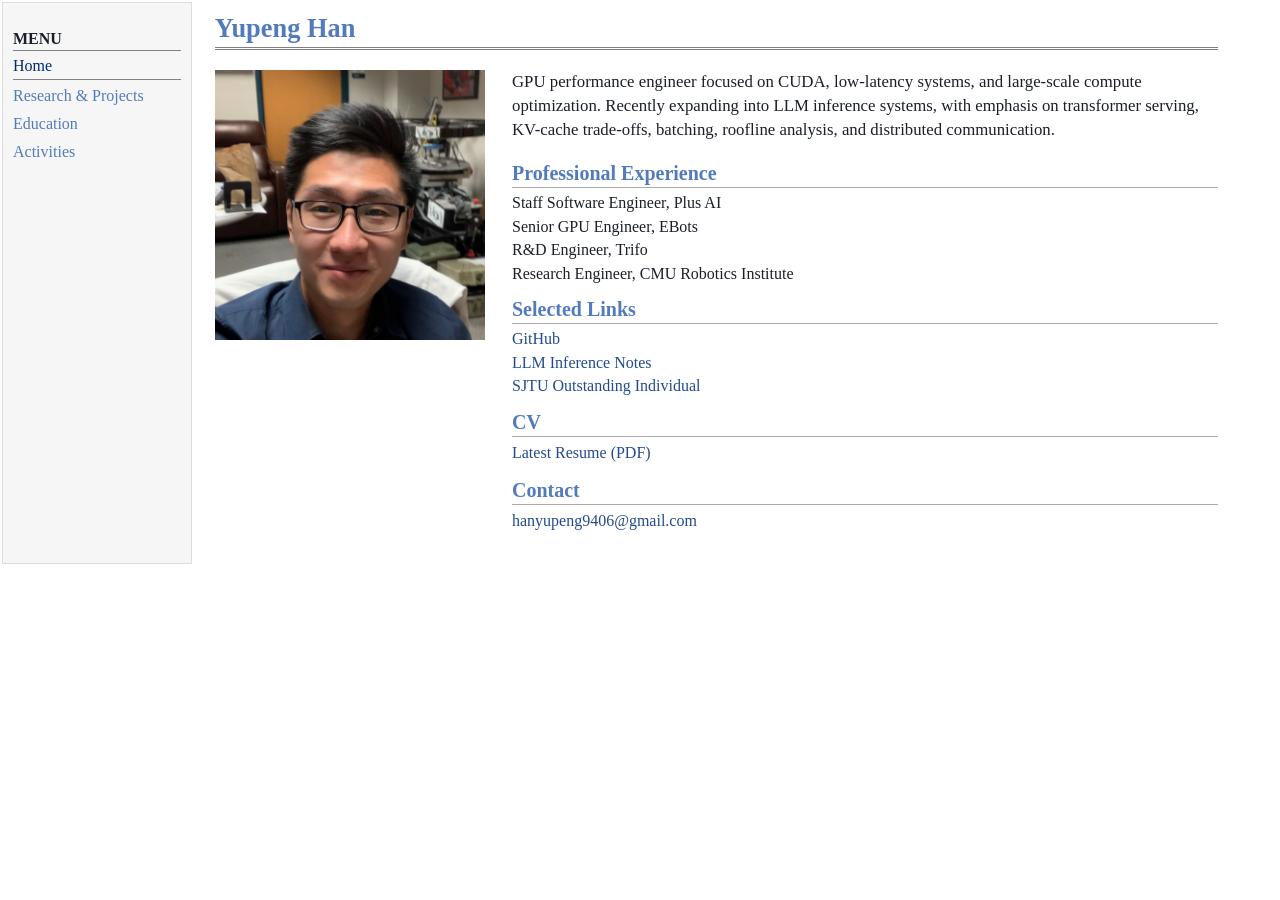
==== index.html @ b03783ab "Refactor site for 2026 resume update" ====
<!DOCTYPE html>
<html lang="en">
<head>
<!-- Global site tag (gtag.js) - Google Analytics -->
<script async src="https://www.googletagmanager.com/gtag/js?id=UA-149845984-1"></script>
<script>
  window.dataLayer = window.dataLayer || [];
  function gtag(){dataLayer.push(arguments);}
  gtag('js', new Date());

  gtag('config', 'UA-149845984-1');
</script>
<meta name="generator" content="jemdoc, see http://jemdoc.jaboc.net/" />
<meta http-equiv="Content-Type" content="text/html;charset=utf-8" />
<meta name="viewport" content="width=device-width, initial-scale=1" />
<link rel="stylesheet" href="jemdoc.css" type="text/css" />
<title>Yupeng Han</title>
</head>
<body>
<table summary="Table for page layout." id="tlayout">
<tr valign="top">
<td id="layout-menu">
<div class="menu-category">MENU</div>
<div class="menu-item"><a href="index.html" class="current">Home</a></div>
<div class="menu-item"><a href="randp.html">Research &amp; Projects</a></div>
<div class="menu-item"><a href="edu.html">Education</a></div>
<div class="menu-item"><a href="activities.html">Activities</a></div>
</td>
<td id="layout-content">
<div id="toptitle">
<h1>Yupeng Han</h1>
</div>
<div class="landing">
<div class="landing-photo">
<img src="photos/bio2020.JPG" alt="Yupeng Han portrait" width="270" height="270" />
</div>
<div class="landing-main">
<p class="landing-summary">GPU performance engineer focused on CUDA, low-latency systems, and large-scale compute optimization. Recently expanding into LLM inference systems, with emphasis on transformer serving, KV-cache trade-offs, batching, roofline analysis, and distributed communication.</p>

<div class="home-section">
<h2>Professional Experience</h2>
<ul class="compact-list">
<li>Staff Software Engineer, Plus AI</li>
<li>Senior GPU Engineer, EBots</li>
<li>R&amp;D Engineer, Trifo</li>
<li>Research Engineer, CMU Robotics Institute</li>
</ul>
</div>

<div class="home-section">
<h2>Selected Links</h2>
<ul class="compact-list">
<li><a href="https://github.com/YupengHan">GitHub</a></li>
<li><a href="https://github.com/YupengHan/llm-scaling-notes">LLM Inference Notes</a></li>
<li><a href="https://news.sjtu.edu.cn/ztzl_qczj/20180414/71027.html">SJTU Outstanding Individual</a></li>
</ul>
</div>

<div class="home-section">
<h2>CV</h2>
<p><a href="2026Mar_YupengHan.pdf">Latest Resume (PDF)</a></p>
</div>

<div class="home-section">
<h2>Contact</h2>
<p><a href="mailto:hanyupeng9406@gmail.com">hanyupeng9406@gmail.com</a></p>
</div>
</div>
</div>
</td>
</tr>
</table>
</body>
</html>
---- jemdoc.css ----
/* Default css file for jemdoc. */

table#tlayout {
    border: none;
    border-collapse: separate;
    background: white;
}

body {
	background: white;
	font-family: Georgia, serif;
	color: #1a1f29;
	padding-bottom: 8px;
	margin: 0;
}

#layout-menu {
	background: #f6f6f6;
	border: 1px solid #dddddd;
	padding-top: 0.7em;
	padding-left: 10px;
	padding-right: 10px;
	font-size: 1.0em;
	min-width: 10.5em;
	white-space: nowrap;
    text-align: left;
    vertical-align: top;
}

#layout-menu td {
	background: #f4f4f4;
    vertical-align: top;
}

#layout-content {
	padding-top: 0.0em;
	padding-left: 1.3em;
	padding-right: 1.3em;
	padding-bottom: 1.2em;
    border: none;
    background: white;
    text-align: left;
    vertical-align: top;
}

#layout-menu a {
	display: block;
	line-height: 1.45em;
	margin-left: 0;
	padding: 0.08em 0;
}

tt {
    background: #ffffdd;
}

pre, tt {
	font-size: 90%;
	font-family: monaco, monospace;
}

a, a > tt {
	color: #224b8d;
	text-decoration: none;
}

a:hover {
	border-bottom: 1px gray dotted;
}

#layout-menu a.current:link, #layout-menu a.current:visited {
	color: #022b6d;
	border-bottom: 1px gray solid;
}
#layout-menu a:link, #layout-menu a:visited, #layout-menu a:hover {
	color: #527bbd;
	text-decoration: none;
}
#layout-menu a:hover {
	text-decoration: none;
}

div.menu-category {
	border-bottom: 1px solid gray;
	margin-top: 0.8em;
	padding-top: 0.2em;
	padding-bottom: 0.1em;
	font-weight: bold;
}

div.menu-item {
	padding-left: 0;
	text-indent: 0;
	margin: 0.15em 0;
}

div#toptitle {
	padding-bottom: 0.2em;
	margin-bottom: 1.2em;
	border-bottom: 3px double gray;
}

/* Reduce space if we begin the page with a title. */
div#toptitle + h2, div#toptitle + h3 {
	margin-top: -0.7em;
}

div#subtitle {
	margin-top: 0.0em;
	margin-bottom: 0.0em;
	padding-top: 0em;
	padding-bottom: 0.1em;
}

em {
	font-style: italic;
}

strong {
	font-weight: bold;
}


h1, h2, h3 {
	color: #527bbd;
	margin-top: 0.7em;
	margin-bottom: 0.3em;
	padding-bottom: 0.2em;
	line-height: 1.0;
	padding-top: 0.5em;
	border-bottom: 1px solid #aaaaaa;
}

h1 {
	font-size: 165%;
}

h2 {
	padding-top: 0.8em;
	font-size: 125%;
}

h2 + h3 {
    padding-top: 0.2em;
}

h3 {
	font-size: 110%;
	border-bottom: none;
}

p {
	margin-top: 0.0em;
	margin-bottom: 0.8em;
	padding: 0;
	line-height: 1.3;
}

pre {
	padding: 0;
	margin: 0;
}

div#footer {
	font-size: small;
	border-top: 1px solid #c0c0c0;
	padding-top: 0.1em;
	margin-top: 4.0em;
	color: #c0c0c0;
}

div#footer a {
	color: #80a0b0;
}

div#footer-text {
	float: left;
	padding-bottom: 8px;
}

ul, ol, dl {
	margin-top: 0.2em;
	padding-top: 0;
	margin-bottom: 0.8em;
}

dt {
	margin-top: 0.5em;
	margin-bottom: 0;
}

dl {
	margin-left: 20px;
}

dd {
	color: #222222;
}

dd > *:first-child {
	margin-top: 0;
}

ul {
	list-style-position: outside;
	list-style-type: square;
}

p + ul, p + ol {
	margin-top: -0.5em;
}

li ul, li ol {
	margin-top: -0.3em;
}

ol {
	list-style-position: outside;
	list-style-type: decimal;
}

li p, dd p {
	margin-bottom: 0.3em;
}


ol ol {
	list-style-type: lower-alpha;
}

ol ol ol {
	list-style-type: lower-roman;
}

p + div.codeblock {
	margin-top: -0.6em;
}

div.codeblock, div.infoblock {
	margin-right: 0%;
	margin-top: 1.2em;
	margin-bottom: 1.3em;
}

div.blocktitle {
	font-weight: bold;
	color: #36567a;
	margin-top: 1.2em;
	margin-bottom: 0.1em;
}

div.blockcontent {
	border: 1px solid silver;
	padding: 0.3em 0.5em;
}

div.infoblock > div.blockcontent {
	background: #f7f9fc;
}

div.blockcontent p + ul, div.blockcontent p + ol {
	margin-top: 0.4em;
}

div.infoblock p {
	margin-bottom: 0em;
}

div.infoblock li p, div.infoblock dd p {
	margin-bottom: 0.5em;
}

div.infoblock p + p {
	margin-top: 0.8em;
}

div.codeblock > div.blockcontent {
	background: #f6f6f6;
}

span.pycommand {
	color: #000070;
}

span.statement {
	color: #008800;
}
span.builtin {
	color: #000088;
}
span.special {
	color: #990000;
}
span.operator {
	color: #880000;
}
span.error {
	color: #aa0000;
}
span.comment, span.comment > *, span.string, span.string > * {
	color: #606060;
}

@media print {
	#layout-menu { display: none; }
}

#fwtitle {
	margin: 2px;
}

#fwtitle #toptitle {
	padding-left: 0.5em;
	margin-bottom: 0.5em;
}

#layout-content h1:first-child, #layout-content h2:first-child, #layout-content h3:first-child {
	margin-top: -0.7em;
}

div#toptitle h1, #layout-content div#toptitle h1 {
	margin-bottom: 0.0em;
	padding-bottom: 0.1em;
	padding-top: 0;
	margin-top: 0.5em;
	border-bottom: none;
}

img.eq {
	padding: 0;
	padding-left: 0.1em;
	padding-right: 0.1em;
	margin: 0;
}

img.eqwl {
	padding-left: 2em;
	padding-top: 0.6em;
	padding-bottom: 0.2em;
	margin: 0;
}

table {
    border: 2px solid black;
    border-collapse: collapse;
}

td {
    padding: 2px;
    padding-left: 0.5em;
    padding-right: 0.5em;
    text-align: center;
    border: 1px solid gray;
}

table + table {
    margin-top: 1em;
}

tr.heading {
    font-weight: bold;
    border-bottom: 2px solid black;
}

img {
    border: none;
}

table.imgtable, table.imgtable td {
    border: none;
    text-align: left;
}

.landing {
	display: flex;
	align-items: flex-start;
	gap: 1.7em;
}

.landing-photo img {
	display: block;
	max-width: 100%;
	height: auto;
}

.landing-main {
	flex: 1;
	min-width: 0;
}

.landing-summary {
	font-size: 1.05em;
	line-height: 1.45;
	margin-bottom: 1.1em;
	max-width: 42em;
}

.home-section {
	margin-top: 0.9em;
}

.home-section h2 {
	margin-top: 0;
}

.compact-list {
	list-style: none;
	padding-left: 0;
	margin-top: 0.3em;
	margin-bottom: 0.5em;
}

.compact-list li {
	margin: 0 0 0.35em 0;
}

.tight-list {
	margin-top: 0.2em;
	margin-bottom: 0.5em;
}

.entry-list {
	display: flex;
	flex-direction: column;
	gap: 1em;
}

.entry {
	padding-bottom: 0.75em;
	border-bottom: 1px solid #e5e8ed;
}

.entry:last-child {
	border-bottom: none;
	padding-bottom: 0;
}

.entry-header {
	display: flex;
	justify-content: space-between;
	align-items: baseline;
	gap: 1em;
	flex-wrap: wrap;
}

.entry-title {
	font-weight: bold;
}

.entry-meta,
.item-meta {
	color: #5b6574;
	font-size: 0.95em;
}

.entry-subtitle {
	margin-top: 0.2em;
	margin-bottom: 0;
}

.section-intro {
	max-width: 48em;
}

.feature-card {
	border: 1px solid #dbe2ea;
	background: #f8fafc;
	padding: 0.9em 1.1em;
	margin: 0.8em 0 1.2em 0;
}

.feature-card h3 {
	margin-top: 0;
	padding-top: 0;
}

.research-item {
	margin-bottom: 1.4em;
}

.media-wrap {
	margin-top: 0.7em;
}

.media-grid {
	display: flex;
	flex-wrap: wrap;
	gap: 1em;
	margin-top: 0.6em;
}

.responsive-media {
	max-width: 100%;
	height: auto;
}

@media screen and (max-width: 820px) {
	table#tlayout, table#tlayout tbody, table#tlayout tr {
		display: block;
		width: 100%;
	}

	#layout-menu,
	#layout-content {
		display: block;
		width: auto;
	}

	#layout-menu {
		border-left: none;
		border-right: none;
		border-top: none;
	}

	#layout-content {
		padding-left: 1em;
		padding-right: 1em;
	}

	.landing {
		display: block;
	}

	.landing-photo {
		margin-bottom: 1em;
	}
}
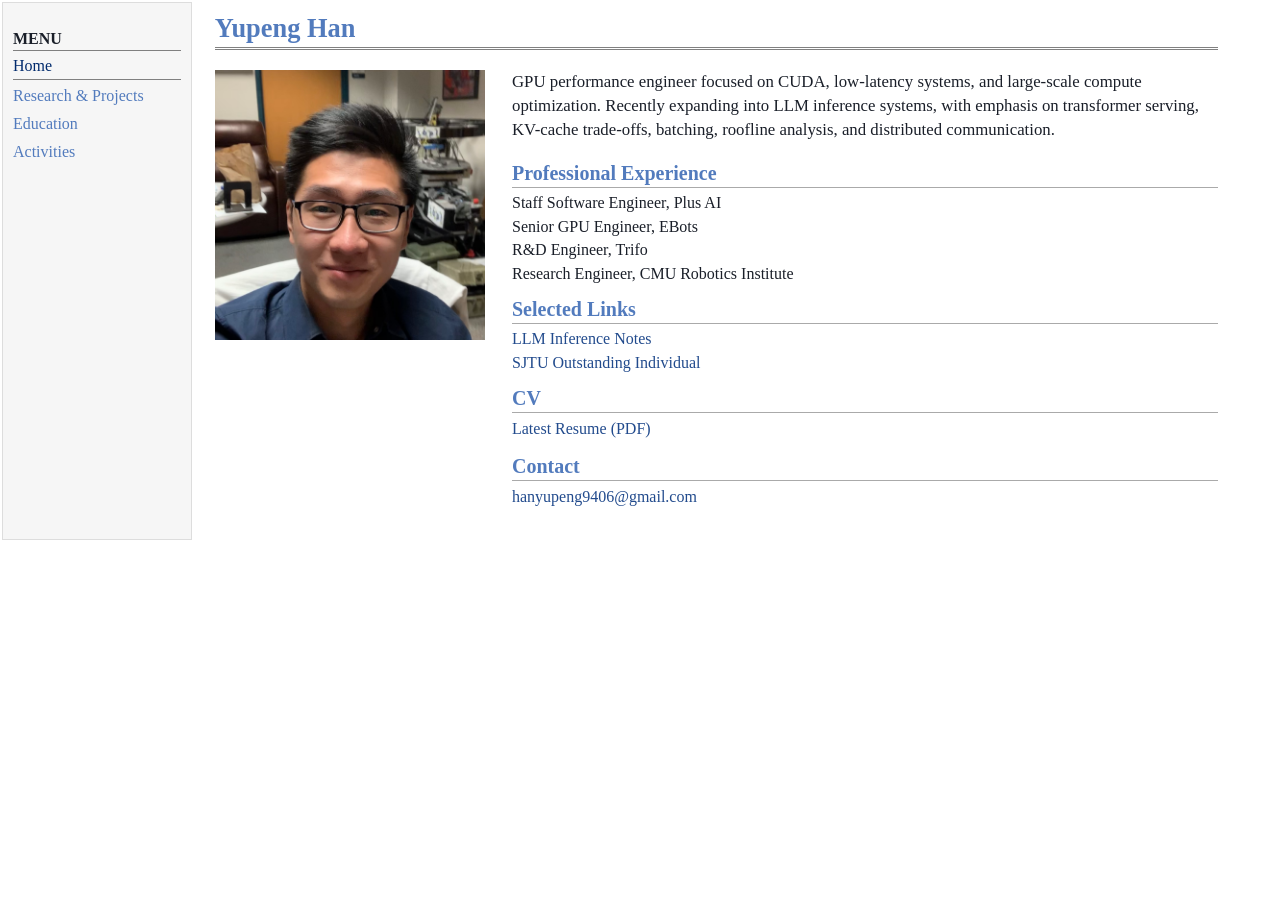
==== commit ecb77665: "Remove outdated publication note and duplicate link" ====
--- a/index.html
+++ b/index.html
@@ -50,7 +50,6 @@
 <div class="home-section">
 <h2>Selected Links</h2>
 <ul class="compact-list">
-<li><a href="https://github.com/YupengHan">GitHub</a></li>
 <li><a href="https://github.com/YupengHan/llm-scaling-notes">LLM Inference Notes</a></li>
 <li><a href="https://news.sjtu.edu.cn/ztzl_qczj/20180414/71027.html">SJTU Outstanding Individual</a></li>
 </ul>
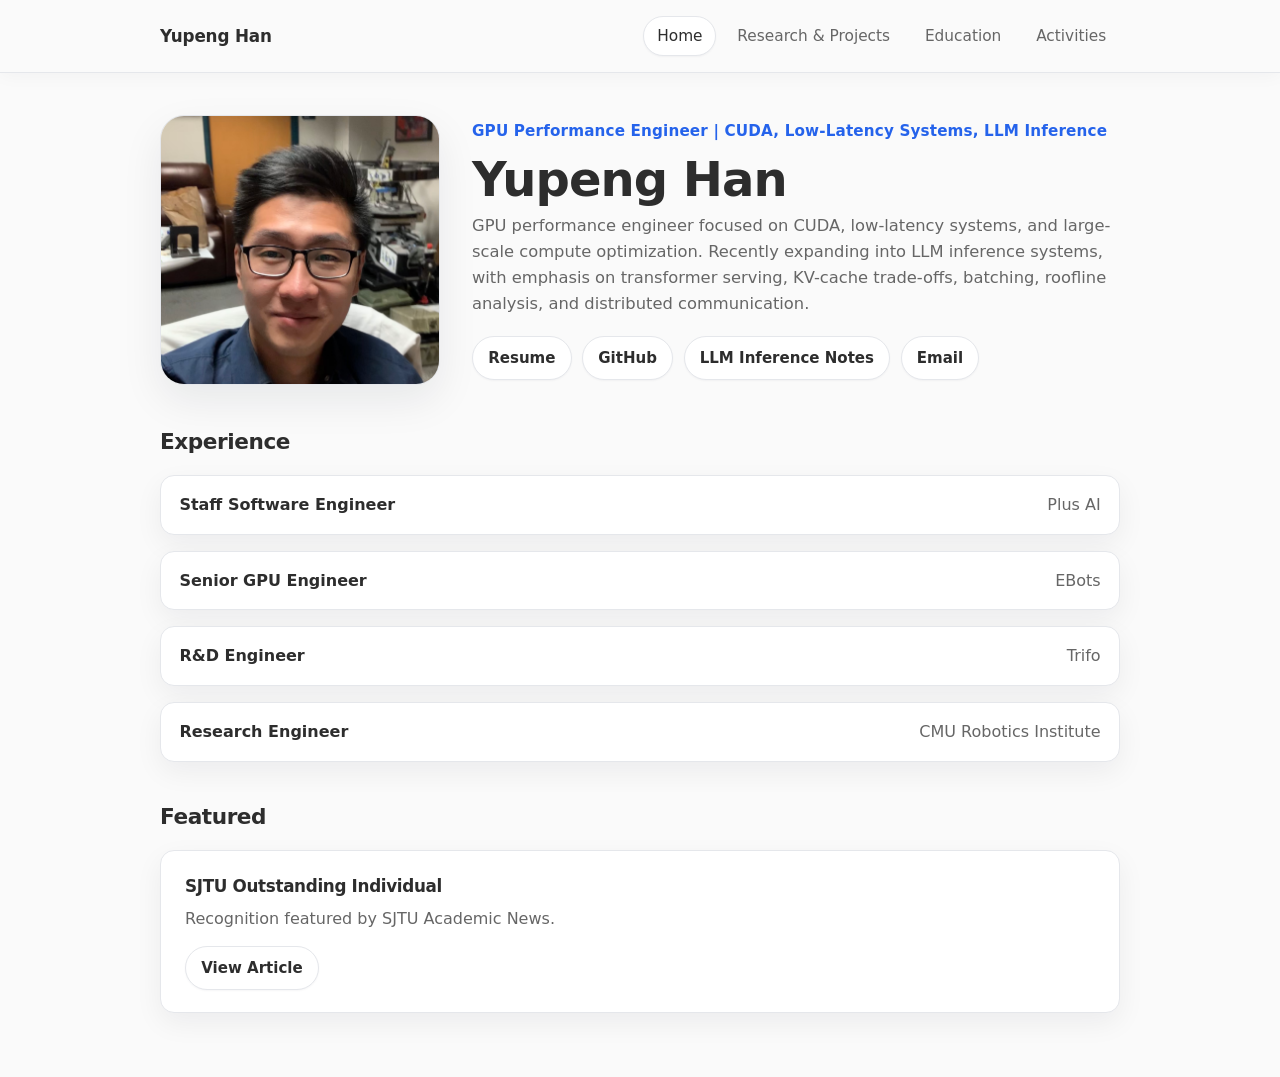
==== commit 8ee70ea1: "Refactor site layout and visual structure" ====
--- a/index.html
+++ b/index.html
@@ -17,57 +17,72 @@
 <title>Yupeng Han</title>
 </head>
 <body>
-<table summary="Table for page layout." id="tlayout">
-<tr valign="top">
-<td id="layout-menu">
-<div class="menu-category">MENU</div>
-<div class="menu-item"><a href="index.html" class="current">Home</a></div>
-<div class="menu-item"><a href="randp.html">Research &amp; Projects</a></div>
-<div class="menu-item"><a href="edu.html">Education</a></div>
-<div class="menu-item"><a href="activities.html">Activities</a></div>
-</td>
-<td id="layout-content">
-<div id="toptitle">
-<h1>Yupeng Han</h1>
+<header class="site-header">
+<div class="site-shell nav-bar">
+<a class="site-brand" href="index.html">Yupeng Han</a>
+<nav class="site-nav" aria-label="Primary">
+<a href="index.html" aria-current="page">Home</a>
+<a href="randp.html">Research &amp; Projects</a>
+<a href="edu.html">Education</a>
+<a href="activities.html">Activities</a>
+</nav>
 </div>
-<div class="landing">
-<div class="landing-photo">
+</header>
+
+<main class="site-shell page-main">
+<section class="hero">
+<div class="hero-photo">
 <img src="photos/bio2020.JPG" alt="Yupeng Han portrait" width="270" height="270" />
 </div>
-<div class="landing-main">
-<p class="landing-summary">GPU performance engineer focused on CUDA, low-latency systems, and large-scale compute optimization. Recently expanding into LLM inference systems, with emphasis on transformer serving, KV-cache trade-offs, batching, roofline analysis, and distributed communication.</p>
-
-<div class="home-section">
-<h2>Professional Experience</h2>
-<ul class="compact-list">
-<li>Staff Software Engineer, Plus AI</li>
-<li>Senior GPU Engineer, EBots</li>
-<li>R&amp;D Engineer, Trifo</li>
-<li>Research Engineer, CMU Robotics Institute</li>
-</ul>
-</div>
-
-<div class="home-section">
-<h2>Selected Links</h2>
-<ul class="compact-list">
-<li><a href="https://github.com/YupengHan/llm-scaling-notes">LLM Inference Notes</a></li>
-<li><a href="https://news.sjtu.edu.cn/ztzl_qczj/20180414/71027.html">SJTU Outstanding Individual</a></li>
-</ul>
-</div>
-
-<div class="home-section">
-<h2>CV</h2>
-<p><a href="2026Mar_YupengHan.pdf">Latest Resume (PDF)</a></p>
-</div>
-
-<div class="home-section">
-<h2>Contact</h2>
-<p><a href="mailto:hanyupeng9406@gmail.com">hanyupeng9406@gmail.com</a></p>
+<div class="hero-body">
+<p class="hero-kicker">GPU Performance Engineer | CUDA, Low-Latency Systems, LLM Inference</p>
+<h1 class="hero-title">Yupeng Han</h1>
+<p class="hero-summary">GPU performance engineer focused on CUDA, low-latency systems, and large-scale compute optimization. Recently expanding into LLM inference systems, with emphasis on transformer serving, KV-cache trade-offs, batching, roofline analysis, and distributed communication.</p>
+<div class="link-row">
+<a class="chip-link" href="2026Mar_YupengHan.pdf">Resume</a>
+<a class="chip-link" href="https://github.com/YupengHan">GitHub</a>
+<a class="chip-link" href="https://github.com/YupengHan/llm-scaling-notes">LLM Inference Notes</a>
+<a class="chip-link" href="mailto:hanyupeng9406@gmail.com">Email</a>
 </div>
 </div>
+</section>
+
+<section class="page-section">
+<div class="section-heading">
+<h2>Experience</h2>
 </div>
-</td>
-</tr>
-</table>
+<div class="experience-list">
+<article class="content-card experience-card">
+<div class="experience-role">Staff Software Engineer</div>
+<div class="experience-org">Plus AI</div>
+</article>
+<article class="content-card experience-card">
+<div class="experience-role">Senior GPU Engineer</div>
+<div class="experience-org">EBots</div>
+</article>
+<article class="content-card experience-card">
+<div class="experience-role">R&amp;D Engineer</div>
+<div class="experience-org">Trifo</div>
+</article>
+<article class="content-card experience-card">
+<div class="experience-role">Research Engineer</div>
+<div class="experience-org">CMU Robotics Institute</div>
+</article>
+</div>
+</section>
+
+<section class="page-section">
+<div class="section-heading">
+<h2>Featured</h2>
+</div>
+<article class="content-card featured-card">
+<h3 class="card-title-sm">SJTU Outstanding Individual</h3>
+<p class="featured-caption">Recognition featured by SJTU Academic News.</p>
+<div class="link-group">
+<a class="text-link-pill" href="https://news.sjtu.edu.cn/ztzl_qczj/20180414/71027.html">View Article</a>
+</div>
+</article>
+</section>
+</main>
 </body>
 </html>
--- a/jemdoc.css
+++ b/jemdoc.css
@@ -1,527 +1,486 @@
-/* Default css file for jemdoc. */
-
-table#tlayout {
-    border: none;
-    border-collapse: separate;
-    background: white;
+:root {
+  --color-bg: #fafafa;
+  --color-card: #ffffff;
+  --color-card-muted: #f5f7fa;
+  --color-text: #2d2d2d;
+  --color-muted: #666666;
+  --color-border: #e5e7eb;
+  --color-accent: #2563eb;
+  --color-accent-soft: #eff6ff;
+  --color-shadow: rgba(15, 23, 42, 0.06);
+  --radius: 14px;
+  --radius-sm: 10px;
+  --max-width: 960px;
+}
+
+* {
+  box-sizing: border-box;
+}
+
+html {
+  scroll-behavior: smooth;
 }
 
 body {
-	background: white;
-	font-family: Georgia, serif;
-	color: #1a1f29;
-	padding-bottom: 8px;
-	margin: 0;
-}
-
-#layout-menu {
-	background: #f6f6f6;
-	border: 1px solid #dddddd;
-	padding-top: 0.7em;
-	padding-left: 10px;
-	padding-right: 10px;
-	font-size: 1.0em;
-	min-width: 10.5em;
-	white-space: nowrap;
-    text-align: left;
-    vertical-align: top;
-}
-
-#layout-menu td {
-	background: #f4f4f4;
-    vertical-align: top;
-}
-
-#layout-content {
-	padding-top: 0.0em;
-	padding-left: 1.3em;
-	padding-right: 1.3em;
-	padding-bottom: 1.2em;
-    border: none;
-    background: white;
-    text-align: left;
-    vertical-align: top;
-}
-
-#layout-menu a {
-	display: block;
-	line-height: 1.45em;
-	margin-left: 0;
-	padding: 0.08em 0;
-}
-
-tt {
-    background: #ffffdd;
-}
-
-pre, tt {
-	font-size: 90%;
-	font-family: monaco, monospace;
-}
-
-a, a > tt {
-	color: #224b8d;
-	text-decoration: none;
+  margin: 0;
+  background: var(--color-bg);
+  color: var(--color-text);
+  font-family: "Inter", "Segoe UI", system-ui, -apple-system, BlinkMacSystemFont, sans-serif;
+  line-height: 1.6;
+}
+
+a {
+  color: var(--color-accent);
+  text-decoration: none;
 }
 
 a:hover {
-	border-bottom: 1px gray dotted;
-}
-
-#layout-menu a.current:link, #layout-menu a.current:visited {
-	color: #022b6d;
-	border-bottom: 1px gray solid;
-}
-#layout-menu a:link, #layout-menu a:visited, #layout-menu a:hover {
-	color: #527bbd;
-	text-decoration: none;
-}
-#layout-menu a:hover {
-	text-decoration: none;
-}
-
-div.menu-category {
-	border-bottom: 1px solid gray;
-	margin-top: 0.8em;
-	padding-top: 0.2em;
-	padding-bottom: 0.1em;
-	font-weight: bold;
-}
-
-div.menu-item {
-	padding-left: 0;
-	text-indent: 0;
-	margin: 0.15em 0;
-}
-
-div#toptitle {
-	padding-bottom: 0.2em;
-	margin-bottom: 1.2em;
-	border-bottom: 3px double gray;
-}
-
-/* Reduce space if we begin the page with a title. */
-div#toptitle + h2, div#toptitle + h3 {
-	margin-top: -0.7em;
-}
-
-div#subtitle {
-	margin-top: 0.0em;
-	margin-bottom: 0.0em;
-	padding-top: 0em;
-	padding-bottom: 0.1em;
-}
-
-em {
-	font-style: italic;
-}
-
-strong {
-	font-weight: bold;
-}
-
-
-h1, h2, h3 {
-	color: #527bbd;
-	margin-top: 0.7em;
-	margin-bottom: 0.3em;
-	padding-bottom: 0.2em;
-	line-height: 1.0;
-	padding-top: 0.5em;
-	border-bottom: 1px solid #aaaaaa;
-}
-
-h1 {
-	font-size: 165%;
-}
-
-h2 {
-	padding-top: 0.8em;
-	font-size: 125%;
-}
-
-h2 + h3 {
-    padding-top: 0.2em;
-}
-
+  text-decoration: underline;
+  text-decoration-color: rgba(37, 99, 235, 0.35);
+  text-underline-offset: 0.18em;
+}
+
+img,
+video {
+  display: block;
+  max-width: 100%;
+}
+
+p,
+ul,
+ol {
+  margin-top: 0;
+}
+
+h1,
+h2,
 h3 {
-	font-size: 110%;
-	border-bottom: none;
-}
-
-p {
-	margin-top: 0.0em;
-	margin-bottom: 0.8em;
-	padding: 0;
-	line-height: 1.3;
-}
-
-pre {
-	padding: 0;
-	margin: 0;
-}
-
-div#footer {
-	font-size: small;
-	border-top: 1px solid #c0c0c0;
-	padding-top: 0.1em;
-	margin-top: 4.0em;
-	color: #c0c0c0;
-}
-
-div#footer a {
-	color: #80a0b0;
-}
-
-div#footer-text {
-	float: left;
-	padding-bottom: 8px;
-}
-
-ul, ol, dl {
-	margin-top: 0.2em;
-	padding-top: 0;
-	margin-bottom: 0.8em;
-}
-
-dt {
-	margin-top: 0.5em;
-	margin-bottom: 0;
-}
-
-dl {
-	margin-left: 20px;
-}
-
-dd {
-	color: #222222;
-}
-
-dd > *:first-child {
-	margin-top: 0;
+  margin-top: 0;
+  color: var(--color-text);
+  letter-spacing: -0.02em;
 }
 
 ul {
-	list-style-position: outside;
-	list-style-type: square;
-}
-
-p + ul, p + ol {
-	margin-top: -0.5em;
-}
-
-li ul, li ol {
-	margin-top: -0.3em;
-}
-
-ol {
-	list-style-position: outside;
-	list-style-type: decimal;
-}
-
-li p, dd p {
-	margin-bottom: 0.3em;
-}
-
-
-ol ol {
-	list-style-type: lower-alpha;
-}
-
-ol ol ol {
-	list-style-type: lower-roman;
-}
-
-p + div.codeblock {
-	margin-top: -0.6em;
-}
-
-div.codeblock, div.infoblock {
-	margin-right: 0%;
-	margin-top: 1.2em;
-	margin-bottom: 1.3em;
-}
-
-div.blocktitle {
-	font-weight: bold;
-	color: #36567a;
-	margin-top: 1.2em;
-	margin-bottom: 0.1em;
-}
-
-div.blockcontent {
-	border: 1px solid silver;
-	padding: 0.3em 0.5em;
-}
-
-div.infoblock > div.blockcontent {
-	background: #f7f9fc;
-}
-
-div.blockcontent p + ul, div.blockcontent p + ol {
-	margin-top: 0.4em;
-}
-
-div.infoblock p {
-	margin-bottom: 0em;
-}
-
-div.infoblock li p, div.infoblock dd p {
-	margin-bottom: 0.5em;
-}
-
-div.infoblock p + p {
-	margin-top: 0.8em;
-}
-
-div.codeblock > div.blockcontent {
-	background: #f6f6f6;
-}
-
-span.pycommand {
-	color: #000070;
-}
-
-span.statement {
-	color: #008800;
-}
-span.builtin {
-	color: #000088;
-}
-span.special {
-	color: #990000;
-}
-span.operator {
-	color: #880000;
-}
-span.error {
-	color: #aa0000;
-}
-span.comment, span.comment > *, span.string, span.string > * {
-	color: #606060;
+  padding-left: 1.15rem;
+}
+
+.site-shell {
+  width: min(calc(100% - 2rem), var(--max-width));
+  margin: 0 auto;
+}
+
+.site-header {
+  background: rgba(250, 250, 250, 0.95);
+  border-bottom: 1px solid var(--color-border);
+  box-shadow: 0 2px 18px rgba(15, 23, 42, 0.04);
+}
+
+.nav-bar {
+  display: flex;
+  align-items: center;
+  justify-content: space-between;
+  gap: 1rem;
+  min-height: 72px;
+  padding: 0.9rem 0;
+}
+
+.site-brand {
+  color: var(--color-text);
+  font-size: 1.05rem;
+  font-weight: 700;
+  letter-spacing: -0.01em;
+}
+
+.site-brand:hover {
+  text-decoration: none;
+}
+
+.site-nav {
+  display: flex;
+  flex-wrap: wrap;
+  justify-content: flex-end;
+  gap: 0.45rem;
+}
+
+.site-nav a {
+  color: var(--color-muted);
+  padding: 0.45rem 0.8rem;
+  border-radius: 999px;
+  border: 1px solid transparent;
+  font-size: 0.96rem;
+  font-weight: 500;
+  transition: background-color 0.2s ease, border-color 0.2s ease, color 0.2s ease;
+}
+
+.site-nav a:hover {
+  color: var(--color-text);
+  background: rgba(255, 255, 255, 0.92);
+  border-color: var(--color-border);
+  text-decoration: none;
+}
+
+.site-nav a[aria-current="page"] {
+  color: var(--color-text);
+  background: var(--color-card);
+  border-color: var(--color-border);
+  box-shadow: 0 1px 2px rgba(15, 23, 42, 0.04);
+}
+
+.page-main {
+  padding: 2.6rem 0 4rem;
+}
+
+.page-hero {
+  margin-bottom: 1.8rem;
+}
+
+.page-hero-compact {
+  margin-bottom: 1.4rem;
+}
+
+.page-title,
+.hero-title {
+  font-size: clamp(2rem, 4vw, 3rem);
+  line-height: 1.08;
+  margin-bottom: 0.45rem;
+}
+
+.page-summary,
+.hero-summary,
+.section-intro {
+  max-width: 44rem;
+  color: var(--color-muted);
+  font-size: 1.02rem;
+}
+
+.hero {
+  display: grid;
+  grid-template-columns: minmax(220px, 280px) minmax(0, 1fr);
+  gap: 2rem;
+  align-items: center;
+  margin-bottom: 2.5rem;
+}
+
+.hero-photo img {
+  width: 100%;
+  aspect-ratio: 1 / 1;
+  object-fit: cover;
+  border-radius: 24px;
+  border: 1px solid var(--color-border);
+  box-shadow: 0 16px 40px rgba(15, 23, 42, 0.08);
+  background: var(--color-card);
+}
+
+.hero-kicker {
+  margin-bottom: 0.65rem;
+  color: var(--color-accent);
+  font-size: 0.95rem;
+  font-weight: 700;
+  letter-spacing: 0.01em;
+}
+
+.link-row,
+.link-group,
+.tag-row {
+  display: flex;
+  flex-wrap: wrap;
+  gap: 0.65rem;
+}
+
+.link-row {
+  margin-top: 1.2rem;
+}
+
+.chip-link,
+.text-link-pill {
+  display: inline-flex;
+  align-items: center;
+  gap: 0.35rem;
+  min-height: 2.5rem;
+  padding: 0.55rem 0.95rem;
+  border: 1px solid var(--color-border);
+  border-radius: 999px;
+  background: var(--color-card);
+  color: var(--color-text);
+  font-size: 0.94rem;
+  font-weight: 600;
+  box-shadow: 0 1px 2px rgba(15, 23, 42, 0.04);
+}
+
+.chip-link:hover,
+.text-link-pill:hover {
+  background: var(--color-accent-soft);
+  border-color: rgba(37, 99, 235, 0.18);
+  color: var(--color-accent);
+  text-decoration: none;
+}
+
+.page-section {
+  margin-top: 2.4rem;
+}
+
+.page-section:first-of-type {
+  margin-top: 0;
+}
+
+.section-heading {
+  margin-bottom: 1rem;
+}
+
+.section-heading h2 {
+  margin-bottom: 0.25rem;
+  font-size: 1.35rem;
+}
+
+.content-card {
+  background: var(--color-card);
+  border: 1px solid var(--color-border);
+  border-radius: var(--radius);
+  padding: 1.35rem 1.5rem;
+  box-shadow: 0 10px 28px var(--color-shadow);
+}
+
+.content-card-subtle {
+  background: var(--color-card-muted);
+}
+
+.callout-card {
+  background: var(--color-card-muted);
+}
+
+.callout-label {
+  margin-bottom: 0.55rem;
+  color: var(--color-accent);
+  font-size: 0.82rem;
+  font-weight: 700;
+  letter-spacing: 0.04em;
+  text-transform: uppercase;
+}
+
+.experience-list,
+.card-stack {
+  display: grid;
+  gap: 1rem;
+}
+
+.experience-card {
+  display: flex;
+  justify-content: space-between;
+  align-items: baseline;
+  gap: 1rem;
+  padding: 1rem 1.15rem;
+}
+
+.experience-role {
+  font-size: 1rem;
+  font-weight: 700;
+}
+
+.experience-org {
+  color: var(--color-muted);
+  font-weight: 500;
+  white-space: nowrap;
+}
+
+.card-title {
+  margin-bottom: 0.3rem;
+  font-size: 1.35rem;
+}
+
+.card-title-sm {
+  margin-bottom: 0;
+  font-size: 1.05rem;
+}
+
+.card-meta {
+  margin-bottom: 0.75rem;
+  color: var(--color-muted);
+  font-size: 0.95rem;
+}
+
+.card-body,
+.body-list {
+  color: var(--color-text);
+}
+
+.body-list {
+  margin-bottom: 0;
+}
+
+.body-list li + li {
+  margin-top: 0.45rem;
+}
+
+.tag {
+  display: inline-flex;
+  align-items: center;
+  min-height: 1.7rem;
+  padding: 0.18rem 0.6rem;
+  border: 1px solid #d9e1ec;
+  border-radius: 999px;
+  background: #f8fafc;
+  color: #516071;
+  font-size: 0.78rem;
+  font-weight: 700;
+  letter-spacing: 0.01em;
+}
+
+.project-stack {
+  display: grid;
+  gap: 1.5rem;
+}
+
+.project-card.featured-card {
+  border-color: rgba(37, 99, 235, 0.15);
+}
+
+.project-note {
+  margin-top: 1rem;
+  padding: 0.9rem 1rem;
+  border: 1px solid var(--color-border);
+  border-radius: var(--radius-sm);
+  background: var(--color-card-muted);
+}
+
+.project-note-label {
+  display: block;
+  margin-bottom: 0.35rem;
+  color: var(--color-muted);
+  font-size: 0.82rem;
+  font-weight: 700;
+  letter-spacing: 0.03em;
+  text-transform: uppercase;
+}
+
+.project-media,
+.media-frame {
+  margin-top: 1rem;
+  overflow: hidden;
+  border: 1px solid var(--color-border);
+  border-radius: 12px;
+  background: #0f172a;
+}
+
+.project-media img,
+.project-media video,
+.media-frame img,
+.media-frame video {
+  width: 100%;
+  height: auto;
+}
+
+.entry-card {
+  padding: 1.15rem 1.25rem;
+}
+
+.entry-header {
+  display: flex;
+  justify-content: space-between;
+  align-items: baseline;
+  gap: 1rem;
+  margin-bottom: 0.35rem;
+  flex-wrap: wrap;
+}
+
+.entry-title {
+  font-weight: 700;
+  font-size: 1.02rem;
+}
+
+.entry-meta {
+  color: var(--color-muted);
+  font-size: 0.94rem;
+}
+
+.entry-subtitle,
+.featured-caption {
+  color: var(--color-muted);
+}
+
+.featured-card .card-title,
+.featured-card .card-title-sm {
+  margin-bottom: 0.4rem;
+}
+
+.featured-caption {
+  margin-bottom: 0.9rem;
+}
+
+.activities-grid {
+  display: grid;
+  gap: 1rem;
+}
+
+.fun-card {
+  background: #f7f8fa;
+}
+
+.media-grid {
+  display: grid;
+  grid-template-columns: repeat(2, minmax(0, 1fr));
+  gap: 1rem;
+  margin-top: 1rem;
+}
+
+.media-grid .media-frame {
+  margin-top: 0;
+}
+
+.redirect-card {
+  max-width: 36rem;
+}
+
+.page-note {
+  color: var(--color-muted);
+}
+
+@media screen and (max-width: 820px) {
+  .site-shell {
+    width: min(calc(100% - 1.4rem), var(--max-width));
+  }
+
+  .nav-bar {
+    align-items: flex-start;
+    flex-direction: column;
+  }
+
+  .site-nav {
+    width: 100%;
+    flex-direction: column;
+    justify-content: flex-start;
+  }
+
+  .site-nav a {
+    width: 100%;
+  }
+
+  .hero {
+    grid-template-columns: 1fr;
+    gap: 1.35rem;
+  }
+
+  .hero-photo {
+    max-width: 260px;
+  }
+
+  .experience-card,
+  .entry-header {
+    flex-direction: column;
+    align-items: flex-start;
+  }
+
+  .experience-org {
+    white-space: normal;
+  }
+
+  .media-grid {
+    grid-template-columns: 1fr;
+  }
 }
 
 @media print {
-	#layout-menu { display: none; }
-}
-
-#fwtitle {
-	margin: 2px;
-}
-
-#fwtitle #toptitle {
-	padding-left: 0.5em;
-	margin-bottom: 0.5em;
-}
-
-#layout-content h1:first-child, #layout-content h2:first-child, #layout-content h3:first-child {
-	margin-top: -0.7em;
-}
-
-div#toptitle h1, #layout-content div#toptitle h1 {
-	margin-bottom: 0.0em;
-	padding-bottom: 0.1em;
-	padding-top: 0;
-	margin-top: 0.5em;
-	border-bottom: none;
-}
-
-img.eq {
-	padding: 0;
-	padding-left: 0.1em;
-	padding-right: 0.1em;
-	margin: 0;
-}
-
-img.eqwl {
-	padding-left: 2em;
-	padding-top: 0.6em;
-	padding-bottom: 0.2em;
-	margin: 0;
-}
-
-table {
-    border: 2px solid black;
-    border-collapse: collapse;
-}
-
-td {
-    padding: 2px;
-    padding-left: 0.5em;
-    padding-right: 0.5em;
-    text-align: center;
-    border: 1px solid gray;
-}
-
-table + table {
-    margin-top: 1em;
-}
-
-tr.heading {
-    font-weight: bold;
-    border-bottom: 2px solid black;
-}
-
-img {
-    border: none;
-}
-
-table.imgtable, table.imgtable td {
-    border: none;
-    text-align: left;
-}
-
-.landing {
-	display: flex;
-	align-items: flex-start;
-	gap: 1.7em;
-}
-
-.landing-photo img {
-	display: block;
-	max-width: 100%;
-	height: auto;
-}
-
-.landing-main {
-	flex: 1;
-	min-width: 0;
-}
-
-.landing-summary {
-	font-size: 1.05em;
-	line-height: 1.45;
-	margin-bottom: 1.1em;
-	max-width: 42em;
-}
-
-.home-section {
-	margin-top: 0.9em;
-}
-
-.home-section h2 {
-	margin-top: 0;
-}
-
-.compact-list {
-	list-style: none;
-	padding-left: 0;
-	margin-top: 0.3em;
-	margin-bottom: 0.5em;
-}
-
-.compact-list li {
-	margin: 0 0 0.35em 0;
-}
-
-.tight-list {
-	margin-top: 0.2em;
-	margin-bottom: 0.5em;
-}
-
-.entry-list {
-	display: flex;
-	flex-direction: column;
-	gap: 1em;
-}
-
-.entry {
-	padding-bottom: 0.75em;
-	border-bottom: 1px solid #e5e8ed;
-}
-
-.entry:last-child {
-	border-bottom: none;
-	padding-bottom: 0;
-}
-
-.entry-header {
-	display: flex;
-	justify-content: space-between;
-	align-items: baseline;
-	gap: 1em;
-	flex-wrap: wrap;
-}
-
-.entry-title {
-	font-weight: bold;
-}
-
-.entry-meta,
-.item-meta {
-	color: #5b6574;
-	font-size: 0.95em;
-}
-
-.entry-subtitle {
-	margin-top: 0.2em;
-	margin-bottom: 0;
-}
-
-.section-intro {
-	max-width: 48em;
-}
-
-.feature-card {
-	border: 1px solid #dbe2ea;
-	background: #f8fafc;
-	padding: 0.9em 1.1em;
-	margin: 0.8em 0 1.2em 0;
-}
-
-.feature-card h3 {
-	margin-top: 0;
-	padding-top: 0;
-}
-
-.research-item {
-	margin-bottom: 1.4em;
-}
-
-.media-wrap {
-	margin-top: 0.7em;
-}
-
-.media-grid {
-	display: flex;
-	flex-wrap: wrap;
-	gap: 1em;
-	margin-top: 0.6em;
-}
-
-.responsive-media {
-	max-width: 100%;
-	height: auto;
-}
-
-@media screen and (max-width: 820px) {
-	table#tlayout, table#tlayout tbody, table#tlayout tr {
-		display: block;
-		width: 100%;
-	}
-
-	#layout-menu,
-	#layout-content {
-		display: block;
-		width: auto;
-	}
-
-	#layout-menu {
-		border-left: none;
-		border-right: none;
-		border-top: none;
-	}
-
-	#layout-content {
-		padding-left: 1em;
-		padding-right: 1em;
-	}
-
-	.landing {
-		display: block;
-	}
-
-	.landing-photo {
-		margin-bottom: 1em;
-	}
-}
+  .site-header {
+    position: static;
+    box-shadow: none;
+  }
+}
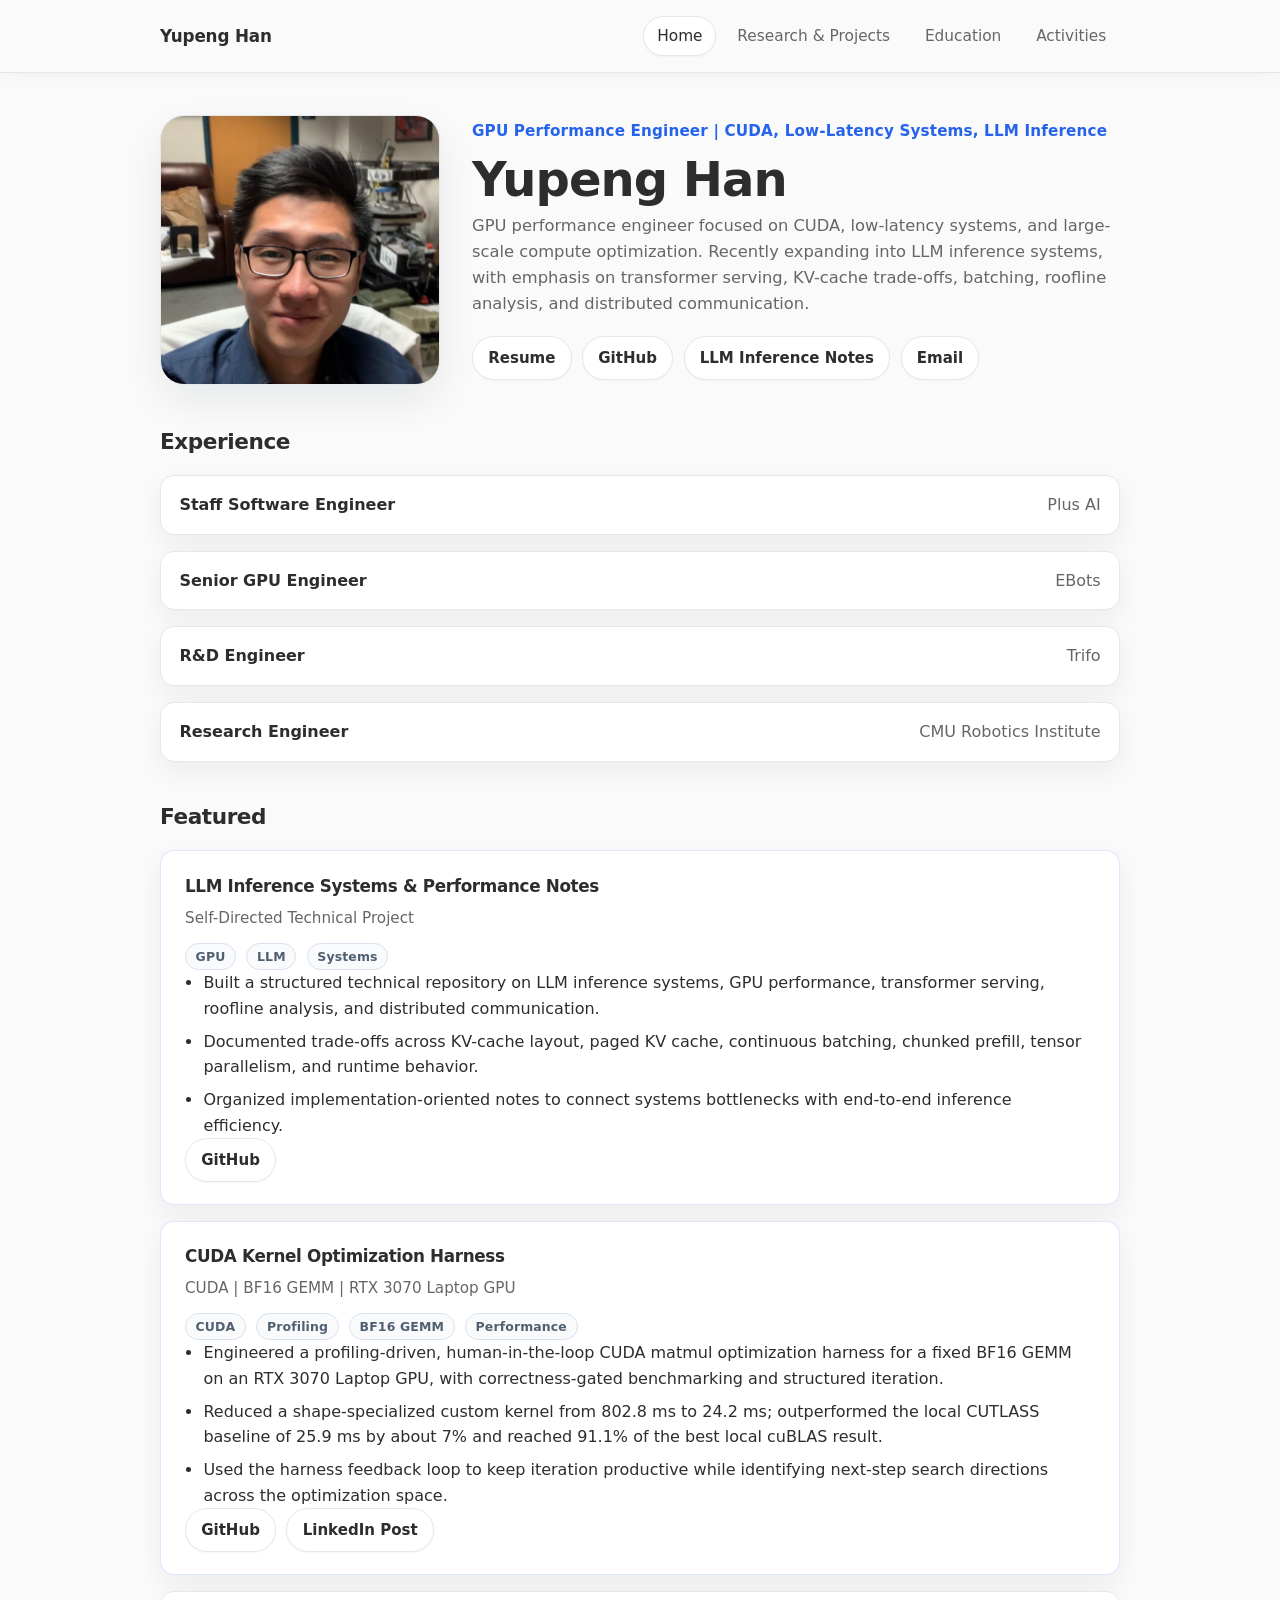
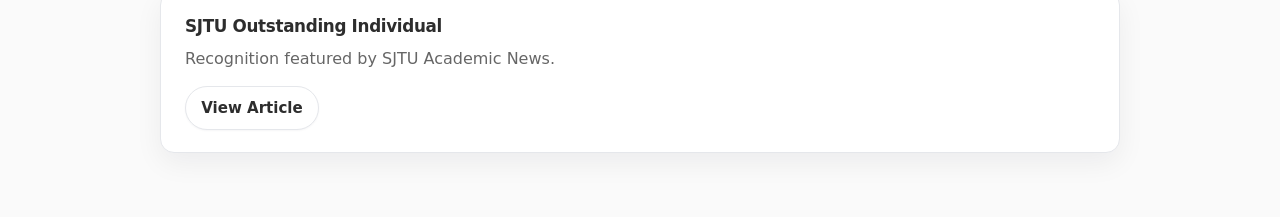
==== commit 815be131: "Add featured CUDA and LLM notes projects to homepage" ====
--- a/index.html
+++ b/index.html
@@ -39,7 +39,7 @@
 <h1 class="hero-title">Yupeng Han</h1>
 <p class="hero-summary">GPU performance engineer focused on CUDA, low-latency systems, and large-scale compute optimization. Recently expanding into LLM inference systems, with emphasis on transformer serving, KV-cache trade-offs, batching, roofline analysis, and distributed communication.</p>
 <div class="link-row">
-<a class="chip-link" href="2026Mar_YupengHan.pdf">Resume</a>
+<a class="chip-link" href="YupengHan_2026_Apr.pdf">Resume</a>
 <a class="chip-link" href="https://github.com/YupengHan">GitHub</a>
 <a class="chip-link" href="https://github.com/YupengHan/llm-scaling-notes">LLM Inference Notes</a>
 <a class="chip-link" href="mailto:hanyupeng9406@gmail.com">Email</a>
@@ -75,6 +75,43 @@
 <div class="section-heading">
 <h2>Featured</h2>
 </div>
+<div class="card-stack">
+<article class="content-card project-card featured-card">
+<h3 class="card-title-sm">LLM Inference Systems &amp; Performance Notes</h3>
+<p class="card-meta">Self-Directed Technical Project</p>
+<div class="tag-row">
+<span class="tag">GPU</span>
+<span class="tag">LLM</span>
+<span class="tag">Systems</span>
+</div>
+<ul class="body-list">
+<li>Built a structured technical repository on LLM inference systems, GPU performance, transformer serving, roofline analysis, and distributed communication.</li>
+<li>Documented trade-offs across KV-cache layout, paged KV cache, continuous batching, chunked prefill, tensor parallelism, and runtime behavior.</li>
+<li>Organized implementation-oriented notes to connect systems bottlenecks with end-to-end inference efficiency.</li>
+</ul>
+<div class="link-group">
+<a class="text-link-pill" href="https://github.com/YupengHan/llm-scaling-notes">GitHub</a>
+</div>
+</article>
+<article class="content-card project-card featured-card">
+<h3 class="card-title-sm">CUDA Kernel Optimization Harness</h3>
+<p class="card-meta">CUDA | BF16 GEMM | RTX 3070 Laptop GPU</p>
+<div class="tag-row">
+<span class="tag">CUDA</span>
+<span class="tag">Profiling</span>
+<span class="tag">BF16 GEMM</span>
+<span class="tag">Performance</span>
+</div>
+<ul class="body-list">
+<li>Engineered a profiling-driven, human-in-the-loop CUDA matmul optimization harness for a fixed BF16 GEMM on an RTX 3070 Laptop GPU, with correctness-gated benchmarking and structured iteration.</li>
+<li>Reduced a shape-specialized custom kernel from 802.8 ms to 24.2 ms; outperformed the local CUTLASS baseline of 25.9 ms by about 7% and reached 91.1% of the best local cuBLAS result.</li>
+<li>Used the harness feedback loop to keep iteration productive while identifying next-step search directions across the optimization space.</li>
+</ul>
+<div class="link-group">
+<a class="text-link-pill" href="https://github.com/YupengHan/matmul_optimizer">GitHub</a>
+<a class="text-link-pill" href="https://www.linkedin.com/posts/yupeng-han_short-progress-update-the-harness-engineering-share-7452567161144971264-q_qN?utm_source=share&utm_medium=member_desktop&rcm=ACoAABfquCUBcSmg4944ih7z73zOQo-Tq_5OZ7I">LinkedIn Post</a>
+</div>
+</article>
 <article class="content-card featured-card">
 <h3 class="card-title-sm">SJTU Outstanding Individual</h3>
 <p class="featured-caption">Recognition featured by SJTU Academic News.</p>
@@ -82,6 +119,7 @@
 <a class="text-link-pill" href="https://news.sjtu.edu.cn/ztzl_qczj/20180414/71027.html">View Article</a>
 </div>
 </article>
+</div>
 </section>
 </main>
 </body>
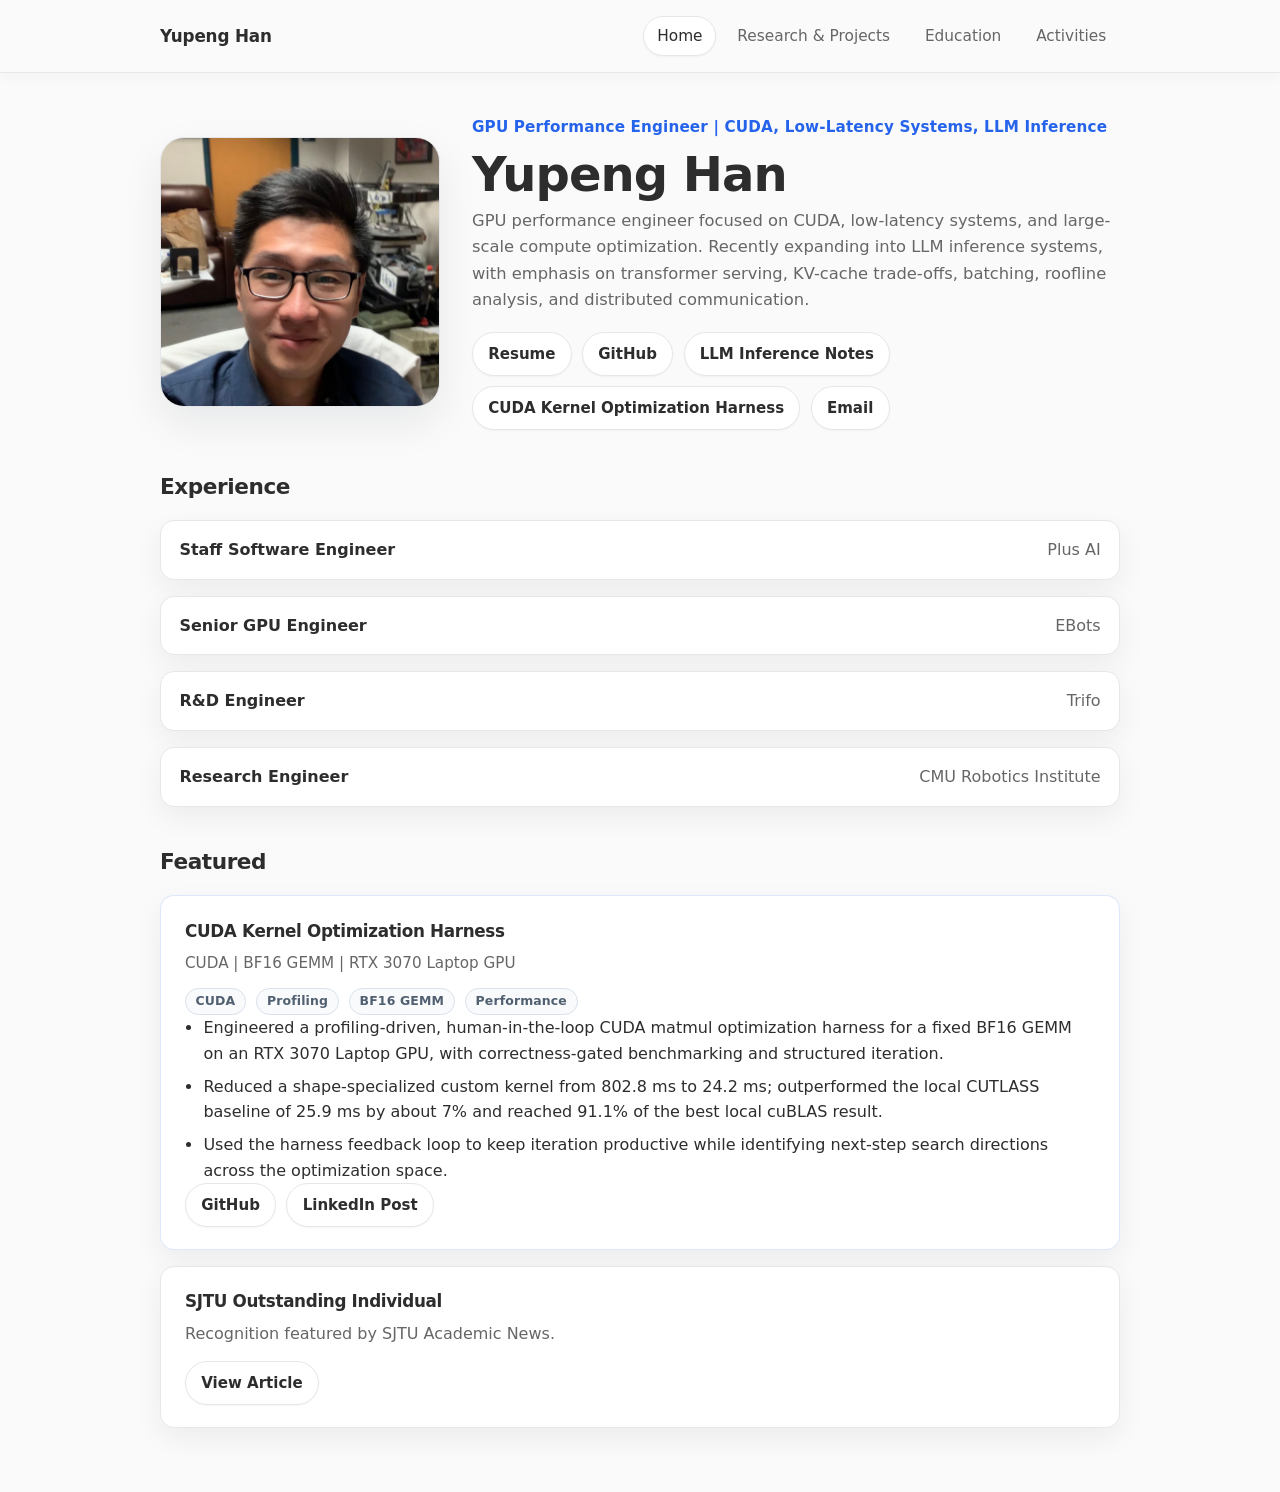
==== commit 14dabb51: "Fix homepage featured section and add CUDA project link" ====
--- a/index.html
+++ b/index.html
@@ -42,6 +42,7 @@
 <a class="chip-link" href="YupengHan_2026_Apr.pdf">Resume</a>
 <a class="chip-link" href="https://github.com/YupengHan">GitHub</a>
 <a class="chip-link" href="https://github.com/YupengHan/llm-scaling-notes">LLM Inference Notes</a>
+<a class="chip-link" href="https://github.com/YupengHan/matmul_optimizer">CUDA Kernel Optimization Harness</a>
 <a class="chip-link" href="mailto:hanyupeng9406@gmail.com">Email</a>
 </div>
 </div>
@@ -77,23 +78,6 @@
 </div>
 <div class="card-stack">
 <article class="content-card project-card featured-card">
-<h3 class="card-title-sm">LLM Inference Systems &amp; Performance Notes</h3>
-<p class="card-meta">Self-Directed Technical Project</p>
-<div class="tag-row">
-<span class="tag">GPU</span>
-<span class="tag">LLM</span>
-<span class="tag">Systems</span>
-</div>
-<ul class="body-list">
-<li>Built a structured technical repository on LLM inference systems, GPU performance, transformer serving, roofline analysis, and distributed communication.</li>
-<li>Documented trade-offs across KV-cache layout, paged KV cache, continuous batching, chunked prefill, tensor parallelism, and runtime behavior.</li>
-<li>Organized implementation-oriented notes to connect systems bottlenecks with end-to-end inference efficiency.</li>
-</ul>
-<div class="link-group">
-<a class="text-link-pill" href="https://github.com/YupengHan/llm-scaling-notes">GitHub</a>
-</div>
-</article>
-<article class="content-card project-card featured-card">
 <h3 class="card-title-sm">CUDA Kernel Optimization Harness</h3>
 <p class="card-meta">CUDA | BF16 GEMM | RTX 3070 Laptop GPU</p>
 <div class="tag-row">
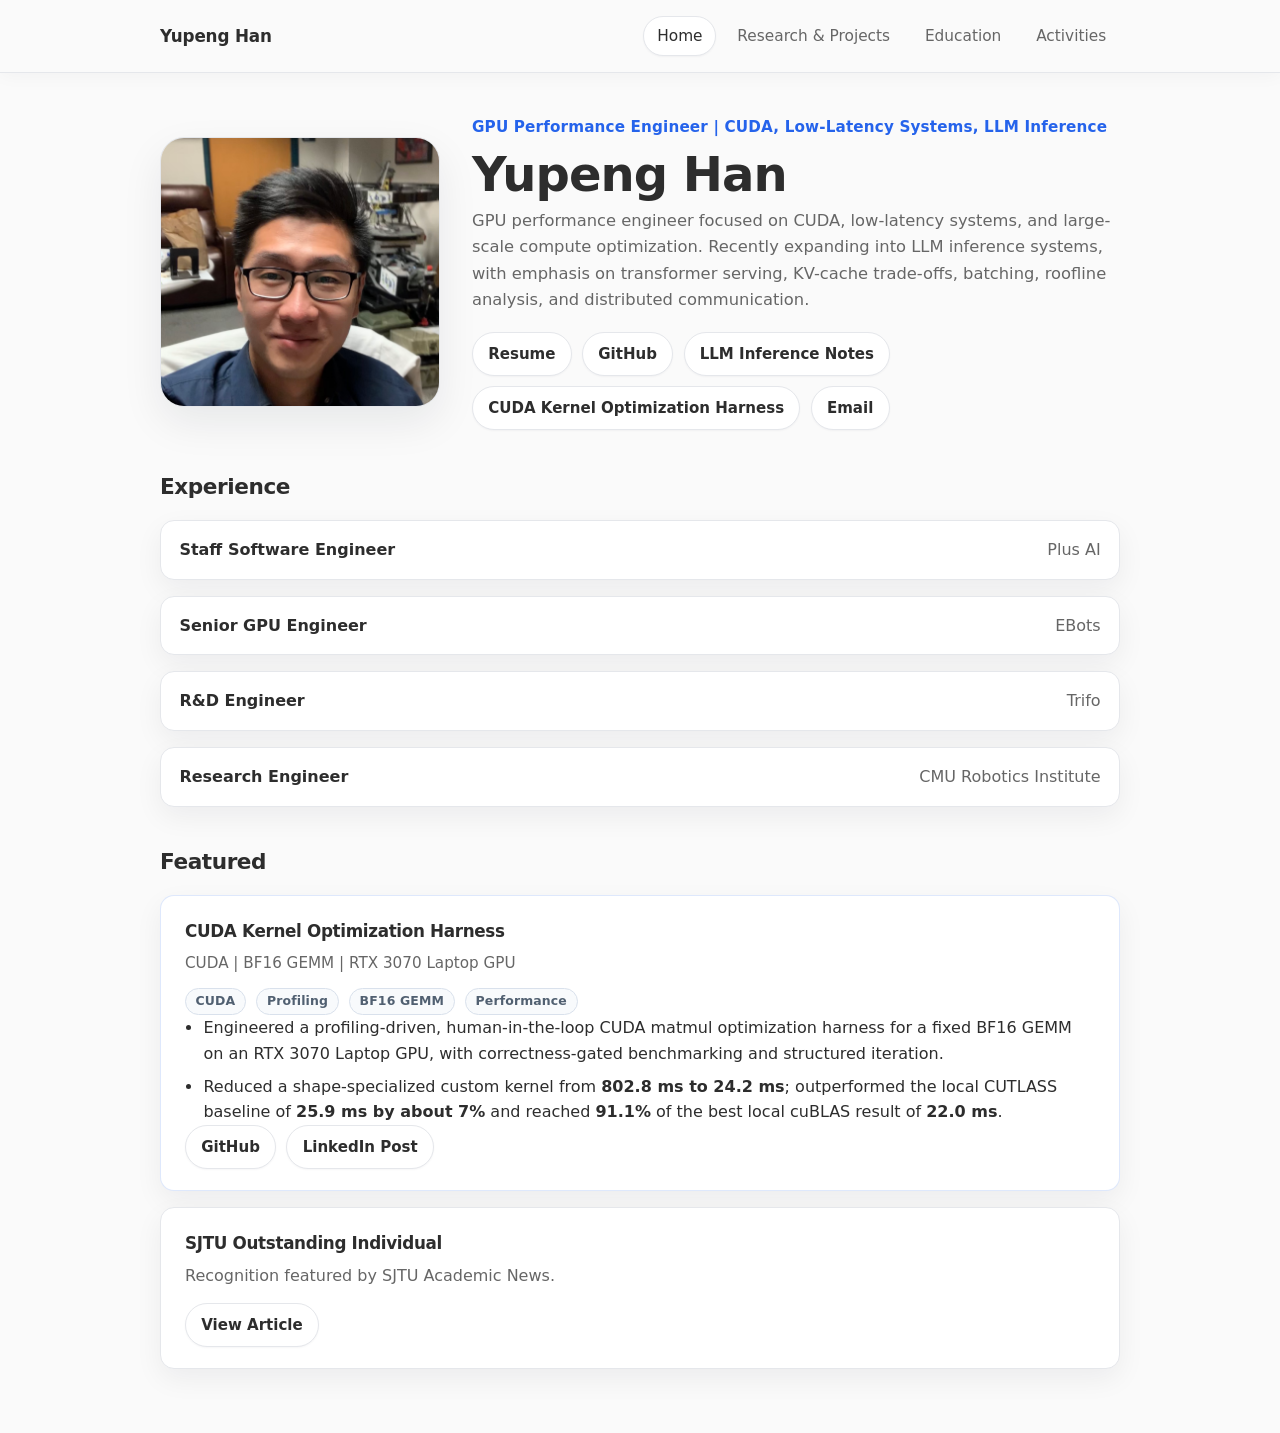
==== commit 600050ab: "Refine CUDA project copy on homepage" ====
--- a/index.html
+++ b/index.html
@@ -88,8 +88,7 @@
 </div>
 <ul class="body-list">
 <li>Engineered a profiling-driven, human-in-the-loop CUDA matmul optimization harness for a fixed BF16 GEMM on an RTX 3070 Laptop GPU, with correctness-gated benchmarking and structured iteration.</li>
-<li>Reduced a shape-specialized custom kernel from 802.8 ms to 24.2 ms; outperformed the local CUTLASS baseline of 25.9 ms by about 7% and reached 91.1% of the best local cuBLAS result.</li>
-<li>Used the harness feedback loop to keep iteration productive while identifying next-step search directions across the optimization space.</li>
+<li>Reduced a shape-specialized custom kernel from <b>802.8 ms to 24.2 ms</b>; outperformed the local CUTLASS baseline of <b>25.9 ms by about 7%</b> and reached <b>91.1%</b> of the best local cuBLAS result of <b>22.0 ms</b>.</li>
 </ul>
 <div class="link-group">
 <a class="text-link-pill" href="https://github.com/YupengHan/matmul_optimizer">GitHub</a>
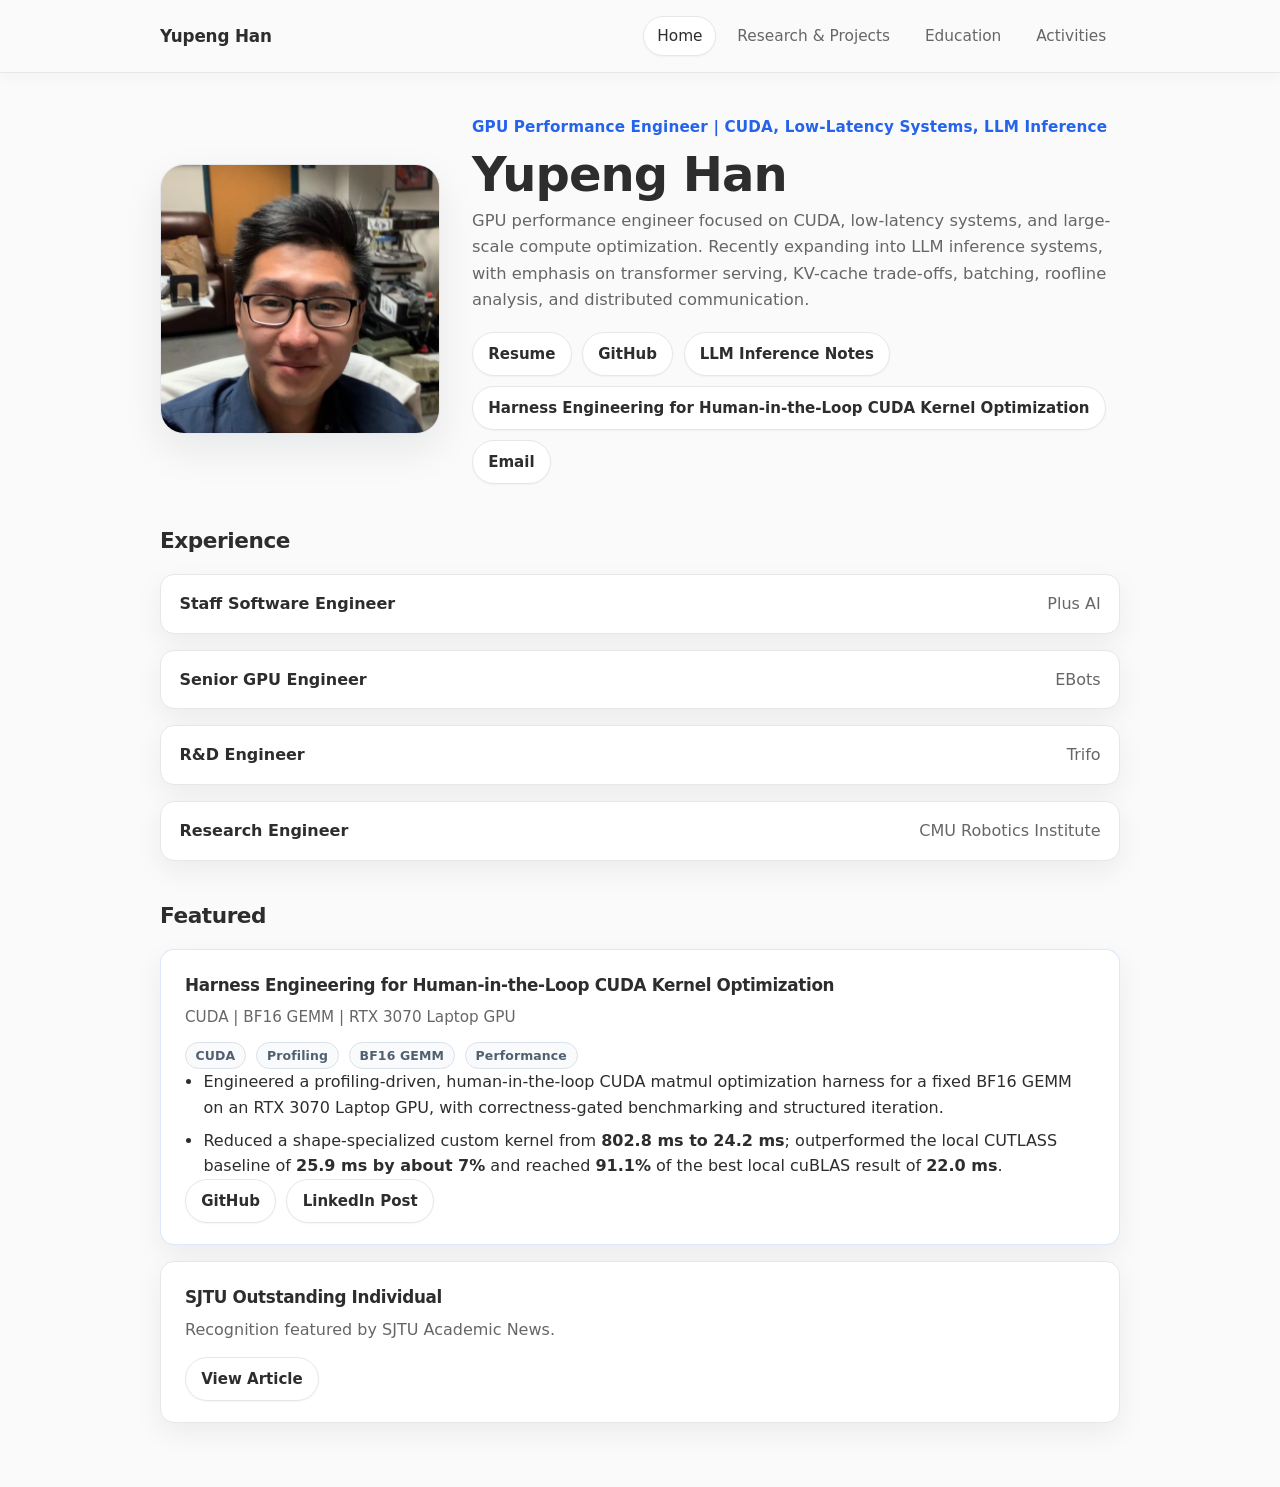
==== commit d184c0c8: "Add CUDA project to research page and refine titles" ====
--- a/index.html
+++ b/index.html
@@ -42,7 +42,7 @@
 <a class="chip-link" href="YupengHan_2026_Apr.pdf">Resume</a>
 <a class="chip-link" href="https://github.com/YupengHan">GitHub</a>
 <a class="chip-link" href="https://github.com/YupengHan/llm-scaling-notes">LLM Inference Notes</a>
-<a class="chip-link" href="https://github.com/YupengHan/matmul_optimizer">CUDA Kernel Optimization Harness</a>
+<a class="chip-link" href="https://github.com/YupengHan/matmul_optimizer">Harness Engineering for Human-in-the-Loop CUDA Kernel Optimization</a>
 <a class="chip-link" href="mailto:hanyupeng9406@gmail.com">Email</a>
 </div>
 </div>
@@ -78,7 +78,7 @@
 </div>
 <div class="card-stack">
 <article class="content-card project-card featured-card">
-<h3 class="card-title-sm">CUDA Kernel Optimization Harness</h3>
+<h3 class="card-title-sm">Harness Engineering for Human-in-the-Loop CUDA Kernel Optimization</h3>
 <p class="card-meta">CUDA | BF16 GEMM | RTX 3070 Laptop GPU</p>
 <div class="tag-row">
 <span class="tag">CUDA</span>
